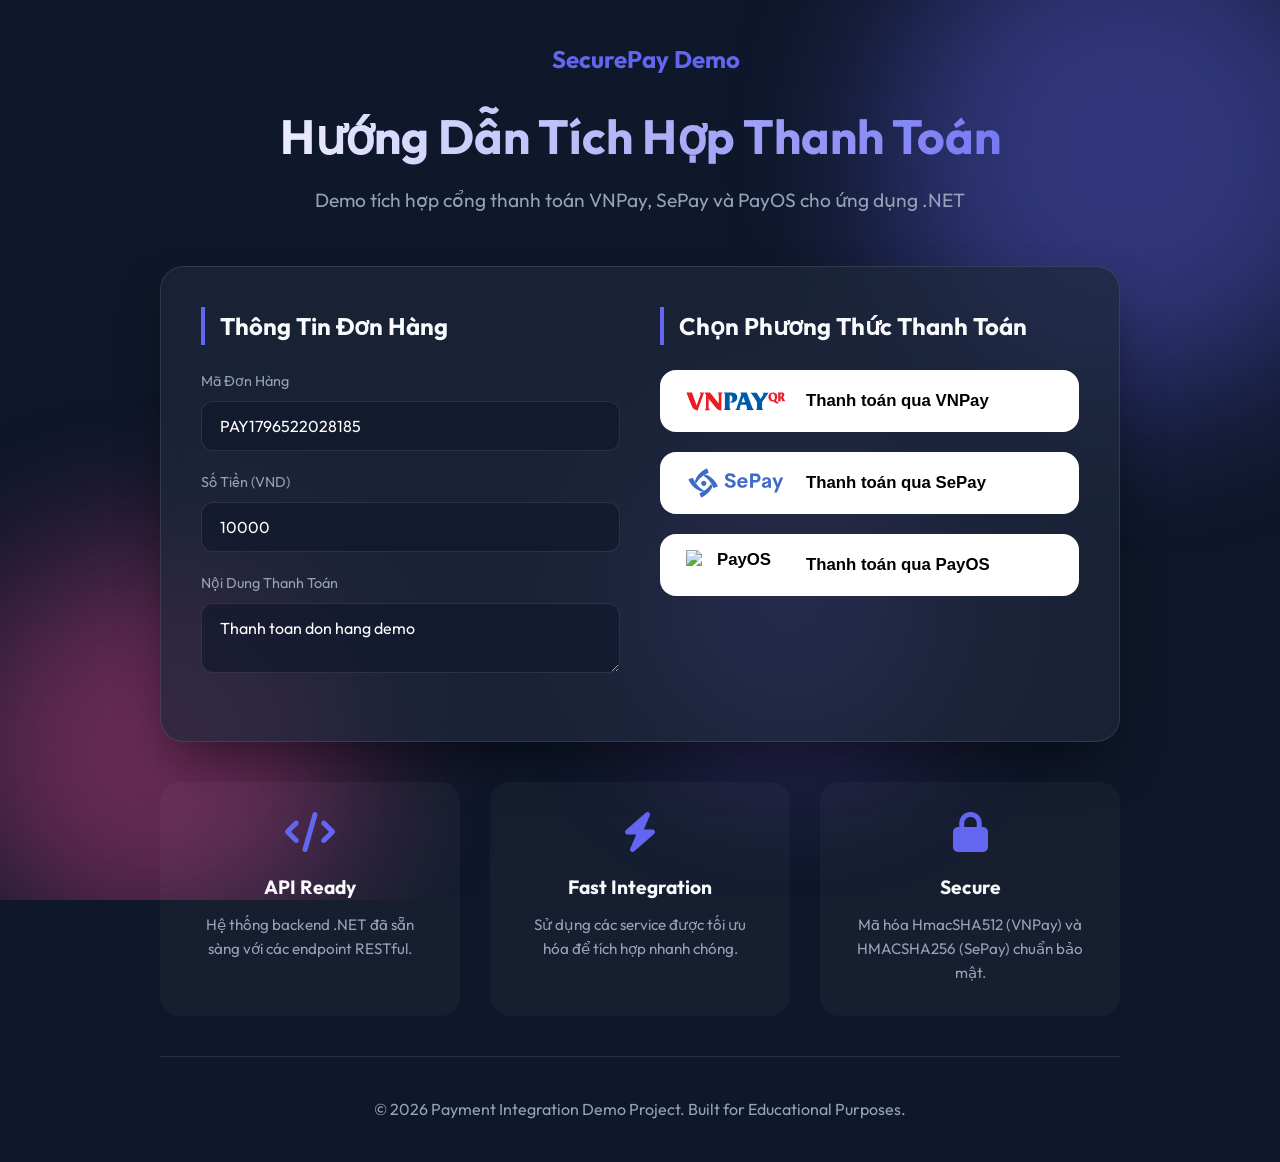
==== wwwroot/index.html @ 6114a4ae "feat: initial commit with VNPay, SePay and PayOS integration following TicketFlow best practices" ====
<!DOCTYPE html>
<html lang="en">
<head>
    <meta charset="UTF-8">
    <meta name="viewport" content="width=device-width, initial-scale=1.0">
    <title>Payment Integration Demo - VNPay, SePay & PayOS</title>
    <link rel="stylesheet" href="style.css">
    <link rel="stylesheet" href="https://cdnjs.cloudflare.com/ajax/libs/font-awesome/6.0.0/css/all.min.css">
    <link href="https://fonts.googleapis.com/css2?family=Outfit:wght@300;400;600;700&display=swap" rel="stylesheet">
</head>
<body>
    <div class="background-blobs">
        <div class="blob blob-1"></div>
        <div class="blob blob-2"></div>
        <div class="blob blob-3"></div>
    </div>

    <div class="container">
        <header>
            <div class="logo">
                <i class="fas fa-shield-halved"></i>
                <span>SecurePay Demo</span>
            </div>
            <h1>Hướng Dẫn Tích Hợp Thanh Toán</h1>
            <p>Demo tích hợp cổng thanh toán VNPay, SePay và PayOS cho ứng dụng .NET</p>
        </header>

        <main>
            <div class="payment-card">
                <div class="order-summary">
                    <h3>Thông Tin Đơn Hàng</h3>
                    <div class="form-group">
                        <label for="orderId">Mã Đơn Hàng</label>
                        <input type="text" id="orderId" readonly>
                    </div>
                    <div class="form-group">
                        <label for="amount">Số Tiền (VND)</label>
                        <input type="number" id="amount" value="10000">
                    </div>
                    <div class="form-group">
                        <label for="description">Nội Dung Thanh Toán</label>
                        <textarea id="description">Thanh toan don hang demo</textarea>
                    </div>
                </div>

                <div class="payment-methods">
                    <h3>Chọn Phương Thức Thanh Toán</h3>
                    <div class="methods-grid">
                        <button class="method-btn vnpay" onclick="payWithVnpay()">
                            <img src="assets/img/icons/vnpay.svg" alt="VNPay">
                            <span>Thanh toán qua VNPay</span>
                        </button>
                        <button class="method-btn sepay" onclick="payWithSepay()">
                            <img src="assets/img/icons/sepay.svg" alt="SePay">
                            <span>Thanh toán qua SePay</span>
                        </button>
                        <button class="method-btn payos" onclick="payWithPayos()">
                            <img src="https://payos.vn/wp-content/uploads/2023/08/payos_logo.png" alt="PayOS">
                            <span>Thanh toán qua PayOS</span>
                        </button>
                    </div>
                </div>
            </div>

            <div class="info-section">
                <div class="info-card">
                    <i class="fas fa-code"></i>
                    <h4>API Ready</h4>
                    <p>Hệ thống backend .NET đã sẵn sàng với các endpoint RESTful.</p>
                </div>
                <div class="info-card">
                    <i class="fas fa-bolt"></i>
                    <h4>Fast Integration</h4>
                    <p>Sử dụng các service được tối ưu hóa để tích hợp nhanh chóng.</p>
                </div>
                <div class="info-card">
                    <i class="fas fa-lock"></i>
                    <h4>Secure</h4>
                    <p>Mã hóa HmacSHA512 (VNPay) và HMACSHA256 (SePay) chuẩn bảo mật.</p>
                </div>
            </div>
        </main>

        <footer>
            <p>&copy; 2026 Payment Integration Demo Project. Built for Educational Purposes.</p>
        </footer>
    </div>

    <script>
        // Generate random order ID
        document.getElementById('orderId').value = 'PAY' + Date.now();

        async function payWithVnpay() {
            const amount = document.getElementById('amount').value;
            const orderId = document.getElementById('orderId').value;
            const description = document.getElementById('description').value;

            try {
                const response = await fetch('/api/payment/vnpay', {
                    method: 'POST',
                    headers: { 'Content-Type': 'application/json' },
                    body: JSON.stringify({ amount, orderId, description })
                });
                const data = await response.json();
                if (data.url) {
                    window.location.href = data.url;
                }
            } catch (error) {
                console.error('Error:', error);
                alert('Có lỗi xảy ra khi gọi API VNPay');
            }
        }

        async function payWithSepay() {
            const amount = document.getElementById('amount').value;
            const orderId = document.getElementById('orderId').value;
            const description = document.getElementById('description').value;

            try {
                const response = await fetch('/api/payment/sepay', {
                    method: 'POST',
                    headers: { 'Content-Type': 'application/json' },
                    body: JSON.stringify({ amount, orderId, description })
                });
                
                const html = await response.text();
                
                // Create a temporary container to render and submit the form from SePay
                const div = document.createElement('div');
                div.innerHTML = html;
                document.body.appendChild(div);
                // The HTML returned by SePay should have an auto-submit script
            } catch (error) {
                console.error('Error:', error);
                alert('Có lỗi xảy ra khi gọi API SePay');
            }
        }

        async function payWithPayos() {
            const amount = document.getElementById('amount').value;
            const orderId = document.getElementById('orderId').value;
            const description = document.getElementById('description').value;

            try {
                const response = await fetch('/api/payment/payos', {
                    method: 'POST',
                    headers: { 'Content-Type': 'application/json' },
                    body: JSON.stringify({ amount, orderId: Date.now().toString(), description })
                });
                const data = await response.json();
                if (data.url) {
                    window.location.href = data.url;
                }
            } catch (error) {
                console.error('Error:', error);
                alert('Có lỗi xảy ra khi gọi API PayOS');
            }
        }
    </script>
</body>
</html>
---- wwwroot/style.css ----
:root {
    --primary: #6366f1;
    --primary-dark: #4f46e5;
    --secondary: #ec4899;
    --accent: #8b5cf6;
    --bg-dark: #0f172a;
    --card-bg: rgba(30, 41, 59, 0.7);
    --text-main: #f8fafc;
    --text-muted: #94a3b8;
    --success: #10b981;
    --error: #ef4444;
}

* {
    margin: 0;
    padding: 0;
    box-sizing: border-box;
}

body {
    font-family: 'Outfit', sans-serif;
    background-color: var(--bg-dark);
    color: var(--text-main);
    line-height: 1.6;
    overflow-x: hidden;
    min-height: 100vh;
}

/* Background Animations */
.background-blobs {
    position: fixed;
    top: 0;
    left: 0;
    width: 100%;
    height: 100%;
    z-index: -1;
    overflow: hidden;
}

.blob {
    position: absolute;
    border-radius: 50%;
    filter: blur(80px);
    opacity: 0.4;
    animation: move 20s infinite alternate;
}

.blob-1 {
    width: 500px;
    height: 500px;
    background: var(--primary);
    top: -100px;
    right: -100px;
}

.blob-2 {
    width: 400px;
    height: 400px;
    background: var(--secondary);
    bottom: -50px;
    left: -50px;
    animation-delay: -5s;
}

.blob-3 {
    width: 300px;
    height: 300px;
    background: var(--accent);
    top: 50%;
    left: 50%;
    animation-delay: -10s;
}

@keyframes move {
    from { transform: translate(0, 0) scale(1); }
    to { transform: translate(100px, 50px) scale(1.1); }
}

.container {
    max-width: 1000px;
    margin: 0 auto;
    padding: 40px 20px;
}

header {
    text-align: center;
    margin-bottom: 50px;
}

.logo {
    display: flex;
    align-items: center;
    justify-content: center;
    gap: 12px;
    font-size: 1.5rem;
    font-weight: 700;
    margin-bottom: 20px;
    color: var(--primary);
}

header h1 {
    font-size: 3rem;
    font-weight: 700;
    background: linear-gradient(to right, #fff, var(--primary));
    -webkit-background-clip: text;
    -webkit-text-fill-color: transparent;
    margin-bottom: 10px;
}

header p {
    color: var(--text-muted);
    font-size: 1.2rem;
}

.payment-card {
    background: var(--card-bg);
    backdrop-filter: blur(12px);
    border: 1px solid rgba(255, 255, 255, 0.1);
    border-radius: 24px;
    padding: 40px;
    display: grid;
    grid-template-columns: 1fr 1fr;
    gap: 40px;
    box-shadow: 0 25px 50px -12px rgba(0, 0, 0, 0.5);
    margin-bottom: 40px;
}

@media (max-width: 768px) {
    .payment-card {
        grid-template-columns: 1fr;
    }
}

h3 {
    font-size: 1.5rem;
    margin-bottom: 25px;
    color: var(--text-main);
    border-left: 4px solid var(--primary);
    padding-left: 15px;
}

.form-group {
    margin-bottom: 20px;
}

label {
    display: block;
    margin-bottom: 8px;
    color: var(--text-muted);
    font-size: 0.9rem;
}

input, textarea {
    width: 100%;
    padding: 14px 18px;
    background: rgba(15, 23, 42, 0.6);
    border: 1px solid rgba(255, 255, 255, 0.1);
    border-radius: 12px;
    color: #fff;
    font-family: inherit;
    font-size: 1rem;
    transition: all 0.3s;
}

input:focus, textarea:focus {
    outline: none;
    border-color: var(--primary);
    background: rgba(15, 23, 42, 0.8);
    box-shadow: 0 0 0 4px rgba(99, 102, 241, 0.2);
}

.methods-grid {
    display: flex;
    flex-direction: column;
    gap: 20px;
}

.method-btn {
    display: flex;
    align-items: center;
    justify-content: flex-start;
    gap: 20px;
    padding: 15px 25px;
    border-radius: 16px;
    border: 1px solid rgba(255, 255, 255, 0.1);
    cursor: pointer;
    transition: all 0.3s cubic-bezier(0.4, 0, 0.2, 1);
    font-weight: 600;
    font-size: 1.05rem;
    background: #fff;
    color: #000;
    width: 100%;
}

.method-btn:hover {
    transform: translateY(-3px);
    box-shadow: 0 10px 25px rgba(0, 0, 0, 0.2);
}

.method-btn img {
    width: 100px;
    height: 30px;
    object-fit: contain;
    flex-shrink: 0;
}

.info-section {
    display: grid;
    grid-template-columns: repeat(3, 1fr);
    gap: 30px;
    margin-bottom: 40px;
}

@media (max-width: 768px) {
    .info-section {
        grid-template-columns: 1fr;
    }
}

.info-card {
    background: rgba(255, 255, 255, 0.03);
    padding: 30px;
    border-radius: 20px;
    text-align: center;
    transition: background 0.3s;
}

.info-card:hover {
    background: rgba(255, 255, 255, 0.06);
}

.info-card i {
    font-size: 2.5rem;
    color: var(--primary);
    margin-bottom: 20px;
}

.info-card h4 {
    margin-bottom: 10px;
    font-size: 1.2rem;
}

.info-card p {
    color: var(--text-muted);
    font-size: 0.95rem;
}

footer {
    text-align: center;
    color: var(--text-muted);
    padding-top: 40px;
    border-top: 1px solid rgba(255, 255, 255, 0.1);
}

/* Status Pages Styles */
.status-container {
    height: 80vh;
    display: flex;
    flex-direction: column;
    align-items: center;
    justify-content: center;
    text-align: center;
}

.status-icon {
    font-size: 5rem;
    margin-bottom: 30px;
}

.success-icon { color: var(--success); }
.error-icon { color: var(--error); }

.back-home {
    margin-top: 30px;
    display: inline-block;
    padding: 12px 24px;
    background: var(--primary);
    color: #fff;
    text-decoration: none;
    border-radius: 12px;
    font-weight: 600;
    transition: opacity 0.3s;
}

.back-home:hover {
    opacity: 0.9;
}
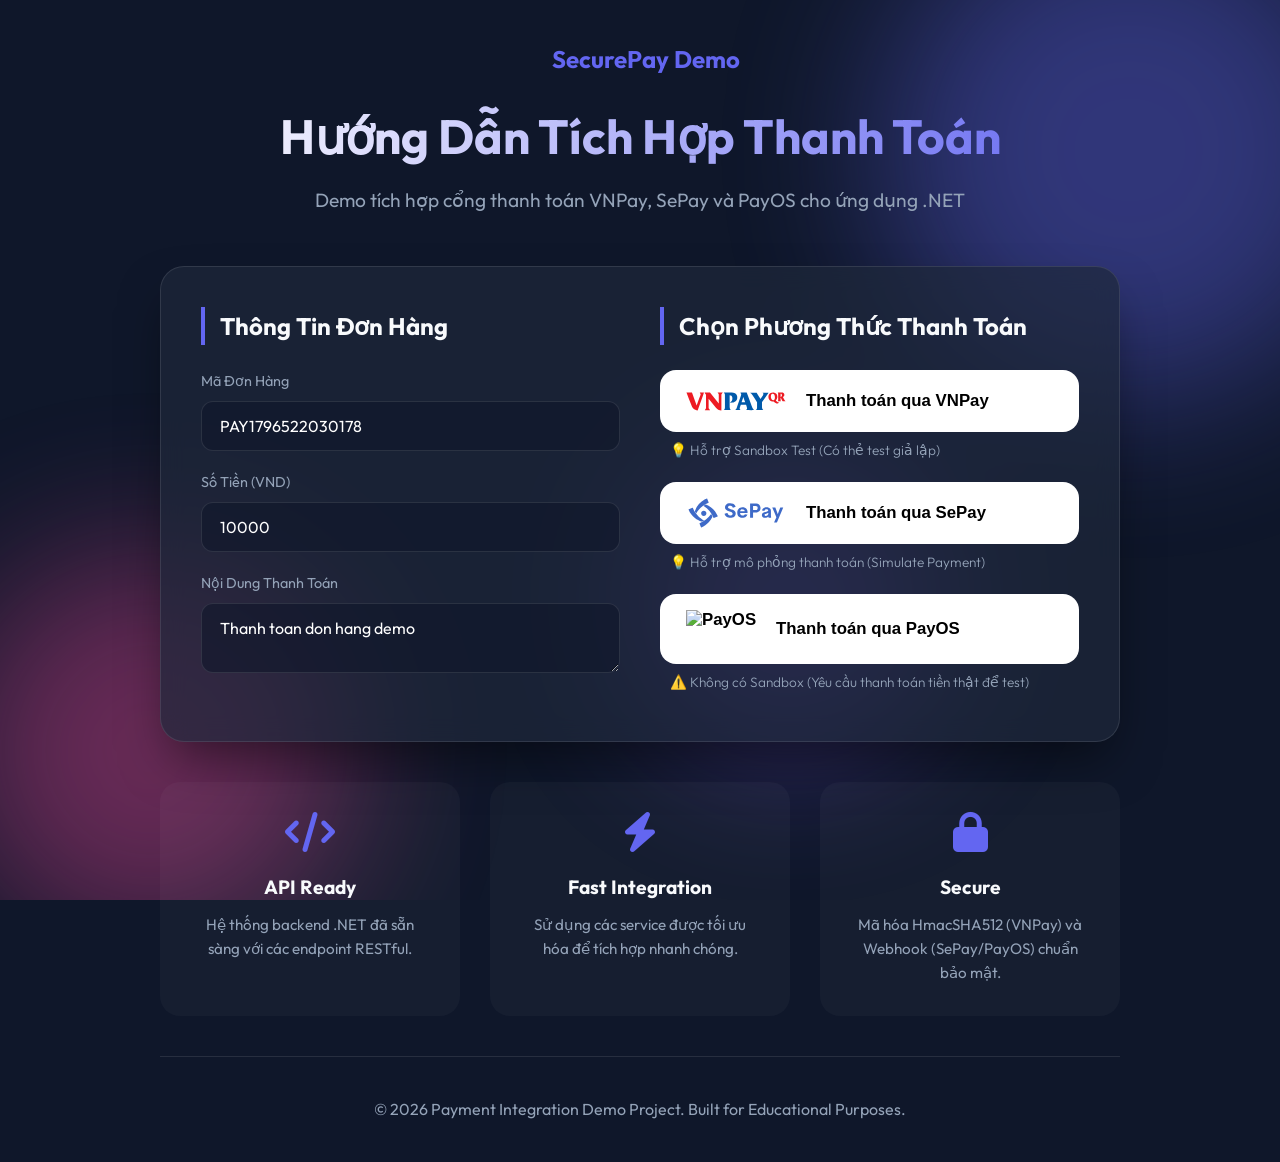
==== commit 23cd8ff7: "fix(ui): improve sepay form submission and add loading state to prevent double clicks" ====
--- a/wwwroot/index.html
+++ b/wwwroot/index.html
@@ -46,18 +46,27 @@
                 <div class="payment-methods">
                     <h3>Chọn Phương Thức Thanh Toán</h3>
                     <div class="methods-grid">
-                        <button class="method-btn vnpay" onclick="payWithVnpay()">
-                            <img src="assets/img/icons/vnpay.svg" alt="VNPay">
-                            <span>Thanh toán qua VNPay</span>
-                        </button>
-                        <button class="method-btn sepay" onclick="payWithSepay()">
-                            <img src="assets/img/icons/sepay.svg" alt="SePay">
-                            <span>Thanh toán qua SePay</span>
-                        </button>
-                        <button class="method-btn payos" onclick="payWithPayos()">
-                            <img src="https://payos.vn/wp-content/uploads/2023/08/payos_logo.png" alt="PayOS">
-                            <span>Thanh toán qua PayOS</span>
-                        </button>
+                        <div class="method-wrapper">
+                            <button class="method-btn vnpay" onclick="payWithVnpay(this)">
+                                <img src="assets/img/icons/vnpay.svg" alt="VNPay">
+                                <span>Thanh toán qua VNPay</span>
+                            </button>
+                            <div class="method-note">💡 Hỗ trợ Sandbox Test (Có thẻ test giả lập)</div>
+                        </div>
+                        <div class="method-wrapper">
+                            <button class="method-btn sepay" onclick="payWithSepay(this)">
+                                <img src="assets/img/icons/sepay.svg" alt="SePay">
+                                <span>Thanh toán qua SePay</span>
+                            </button>
+                            <div class="method-note">💡 Hỗ trợ mô phỏng thanh toán (Simulate Payment)</div>
+                        </div>
+                        <div class="method-wrapper">
+                            <button class="method-btn payos" onclick="payWithPayos(this)">
+                                <img src="assets/img/icons/payos.svg    " alt="PayOS">
+                                <span>Thanh toán qua PayOS</span>
+                            </button>
+                            <div class="method-note">⚠️ Không có Sandbox (Yêu cầu thanh toán tiền thật để test)</div>
+                        </div>
                     </div>
                 </div>
             </div>
@@ -76,7 +85,7 @@
                 <div class="info-card">
                     <i class="fas fa-lock"></i>
                     <h4>Secure</h4>
-                    <p>Mã hóa HmacSHA512 (VNPay) và HMACSHA256 (SePay) chuẩn bảo mật.</p>
+                    <p>Mã hóa HmacSHA512 (VNPay) và Webhook (SePay/PayOS) chuẩn bảo mật.</p>
                 </div>
             </div>
         </main>
@@ -90,70 +99,116 @@
         // Generate random order ID
         document.getElementById('orderId').value = 'PAY' + Date.now();
 
-        async function payWithVnpay() {
+        function setLoading(btn, isLoading) {
+            const buttons = document.querySelectorAll('.method-btn');
+            buttons.forEach(b => {
+                b.disabled = isLoading;
+                if (isLoading) {
+                    b.style.opacity = '0.5';
+                    b.style.cursor = 'not-allowed';
+                } else {
+                    b.style.opacity = '1';
+                    b.style.cursor = 'pointer';
+                }
+            });
+
+            if (isLoading && btn) {
+                const span = btn.querySelector('span');
+                btn.dataset.originalText = span.innerText;
+                span.innerHTML = '<i class="fas fa-spinner fa-spin" style="margin-right: 8px;"></i> Đang xử lý...';
+            } else if (!isLoading && btn && btn.dataset.originalText) {
+                const span = btn.querySelector('span');
+                span.innerText = btn.dataset.originalText;
+            }
+        }
+
+        async function payWithVnpay(btn) {
             const amount = document.getElementById('amount').value;
             const orderId = document.getElementById('orderId').value;
             const description = document.getElementById('description').value;
 
+            setLoading(btn, true);
             try {
                 const response = await fetch('/api/payment/vnpay', {
                     method: 'POST',
                     headers: { 'Content-Type': 'application/json' },
-                    body: JSON.stringify({ amount, orderId, description })
+                    body: JSON.stringify({ amount: parseFloat(amount), orderId, description })
                 });
-                const data = await response.json();
-                if (data.url) {
-                    window.location.href = data.url;
+                const result = await response.json();
+                if (result.success && result.data) {
+                    window.location.href = result.data;
+                } else {
+                    alert('Lỗi: ' + (result.message || 'Không thể tạo link thanh toán VNPay'));
+                    setLoading(btn, false);
                 }
             } catch (error) {
                 console.error('Error:', error);
                 alert('Có lỗi xảy ra khi gọi API VNPay');
-            }
-        }
-
-        async function payWithSepay() {
+                setLoading(btn, false);
+            }
+        }
+
+        async function payWithSepay(btn) {
             const amount = document.getElementById('amount').value;
             const orderId = document.getElementById('orderId').value;
             const description = document.getElementById('description').value;
 
+            setLoading(btn, true);
             try {
                 const response = await fetch('/api/payment/sepay', {
                     method: 'POST',
                     headers: { 'Content-Type': 'application/json' },
-                    body: JSON.stringify({ amount, orderId, description })
+                    body: JSON.stringify({ amount: parseFloat(amount), orderId, description })
                 });
                 
                 const html = await response.text();
                 
-                // Create a temporary container to render and submit the form from SePay
+                // Create a temporary container to render and submit the form
                 const div = document.createElement('div');
                 div.innerHTML = html;
                 document.body.appendChild(div);
-                // The HTML returned by SePay should have an auto-submit script
+                
+                // Explicitly submit the form since scripts in innerHTML don't run
+                const form = div.querySelector('form');
+                if (form) {
+                    form.submit();
+                } else {
+                    alert('Không tìm thấy form thanh toán SePay');
+                    setLoading(btn, false);
+                }
             } catch (error) {
                 console.error('Error:', error);
                 alert('Có lỗi xảy ra khi gọi API SePay');
-            }
-        }
-
-        async function payWithPayos() {
+                setLoading(btn, false);
+            }
+        }
+
+        async function payWithPayos(btn) {
             const amount = document.getElementById('amount').value;
             const orderId = document.getElementById('orderId').value;
             const description = document.getElementById('description').value;
 
+            setLoading(btn, true);
             try {
+                // PayOS requires OrderCode as Number. Let's use a cleaner number.
+                const orderCode = Math.floor(Date.now() / 1000);
+
                 const response = await fetch('/api/payment/payos', {
                     method: 'POST',
                     headers: { 'Content-Type': 'application/json' },
-                    body: JSON.stringify({ amount, orderId: Date.now().toString(), description })
+                    body: JSON.stringify({ amount: parseFloat(amount), orderId: orderCode.toString(), description })
                 });
-                const data = await response.json();
-                if (data.url) {
-                    window.location.href = data.url;
+                const result = await response.json();
+                if (result.success && result.data) {
+                    window.location.href = result.data;
+                } else {
+                    alert('Lỗi: ' + (result.message || 'Không thể tạo link thanh toán PayOS'));
+                    setLoading(btn, false);
                 }
             } catch (error) {
                 console.error('Error:', error);
                 alert('Có lỗi xảy ra khi gọi API PayOS');
+                setLoading(btn, false);
             }
         }
     </script>
--- a/wwwroot/style.css
+++ b/wwwroot/style.css
@@ -204,6 +204,25 @@
     flex-shrink: 0;
 }
 
+.method-btn.payos img {
+    width: auto;
+    height: 38px;
+    max-width: 110px;
+}
+
+.method-wrapper {
+    display: flex;
+    flex-direction: column;
+}
+
+.method-note {
+    font-size: 0.85rem;
+    color: var(--text-muted);
+    margin-top: 8px;
+    padding-left: 10px;
+    font-weight: 300;
+}
+
 .info-section {
     display: grid;
     grid-template-columns: repeat(3, 1fr);
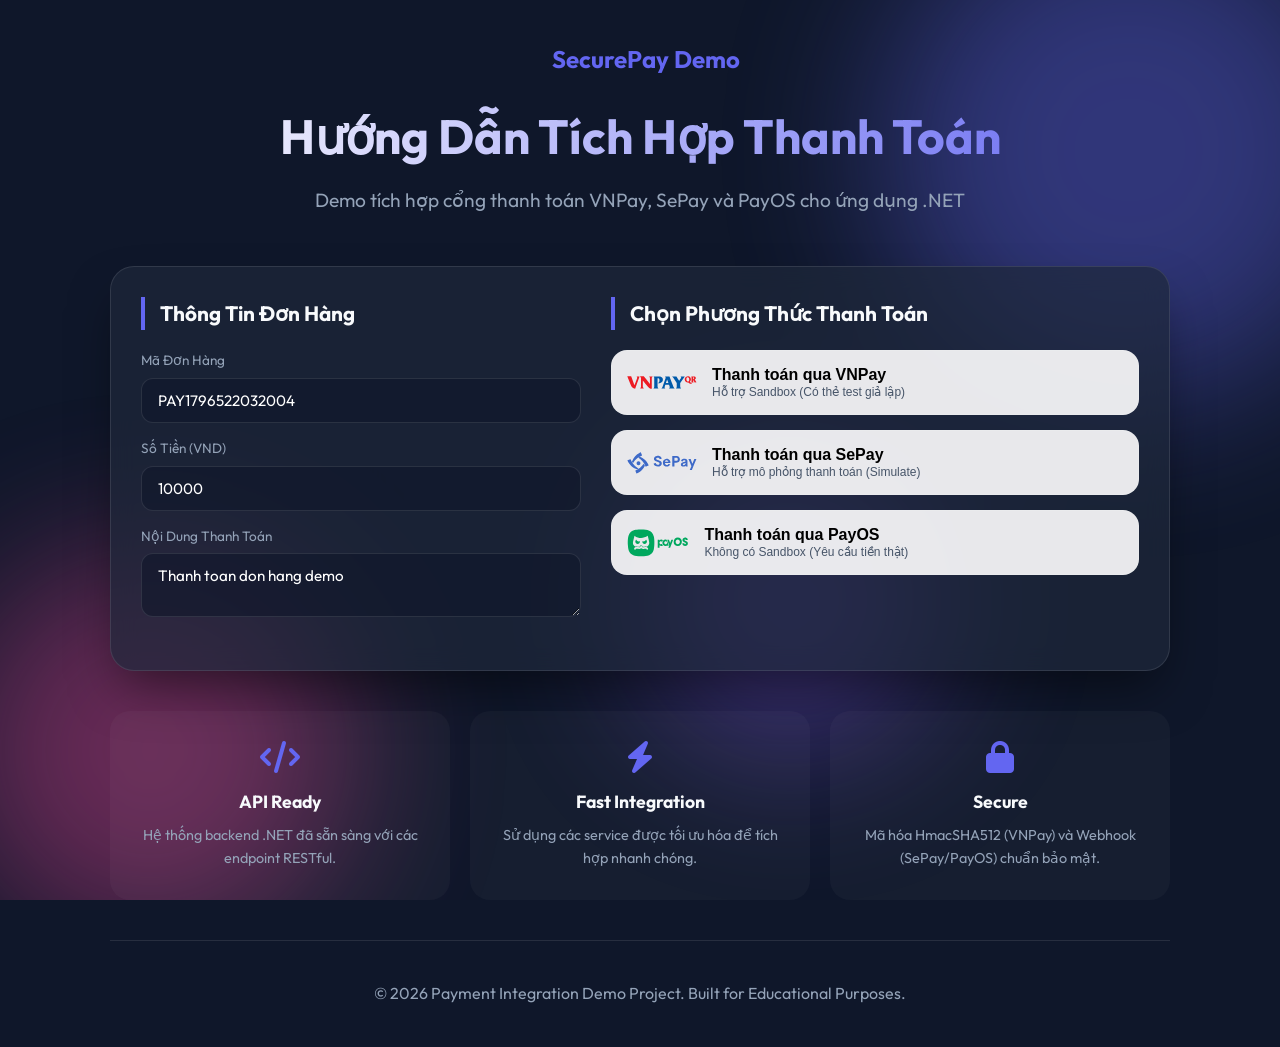
==== commit cda75fd8: "docs: add project screenshot to README" ====
--- a/wwwroot/index.html
+++ b/wwwroot/index.html
@@ -49,23 +49,29 @@
                         <div class="method-wrapper">
                             <button class="method-btn vnpay" onclick="payWithVnpay(this)">
                                 <img src="assets/img/icons/vnpay.svg" alt="VNPay">
-                                <span>Thanh toán qua VNPay</span>
+                                <div class="method-content">
+                                    <span class="method-title">Thanh toán qua VNPay</span>
+                                    <span class="method-note">Hỗ trợ Sandbox (Có thẻ test giả lập)</span>
+                                </div>
                             </button>
-                            <div class="method-note">💡 Hỗ trợ Sandbox Test (Có thẻ test giả lập)</div>
                         </div>
                         <div class="method-wrapper">
                             <button class="method-btn sepay" onclick="payWithSepay(this)">
                                 <img src="assets/img/icons/sepay.svg" alt="SePay">
-                                <span>Thanh toán qua SePay</span>
+                                <div class="method-content">
+                                    <span class="method-title">Thanh toán qua SePay</span>
+                                    <span class="method-note">Hỗ trợ mô phỏng thanh toán (Simulate)</span>
+                                </div>
                             </button>
-                            <div class="method-note">💡 Hỗ trợ mô phỏng thanh toán (Simulate Payment)</div>
                         </div>
                         <div class="method-wrapper">
                             <button class="method-btn payos" onclick="payWithPayos(this)">
-                                <img src="assets/img/icons/payos.svg    " alt="PayOS">
-                                <span>Thanh toán qua PayOS</span>
+                                <img src="assets/img/icons/payos.svg" alt="PayOS">
+                                <div class="method-content">
+                                    <span class="method-title">Thanh toán qua PayOS</span>
+                                    <span class="method-note">Không có Sandbox (Yêu cầu tiền thật)</span>
+                                </div>
                             </button>
-                            <div class="method-note">⚠️ Không có Sandbox (Yêu cầu thanh toán tiền thật để test)</div>
                         </div>
                     </div>
                 </div>
@@ -113,12 +119,12 @@
             });
 
             if (isLoading && btn) {
-                const span = btn.querySelector('span');
-                btn.dataset.originalText = span.innerText;
-                span.innerHTML = '<i class="fas fa-spinner fa-spin" style="margin-right: 8px;"></i> Đang xử lý...';
+                const title = btn.querySelector('.method-title');
+                btn.dataset.originalText = title.innerText;
+                title.innerHTML = '<i class="fas fa-spinner fa-spin" style="margin-right: 8px;"></i> Đang xử lý...';
             } else if (!isLoading && btn && btn.dataset.originalText) {
-                const span = btn.querySelector('span');
-                span.innerText = btn.dataset.originalText;
+                const title = btn.querySelector('.method-title');
+                title.innerText = btn.dataset.originalText;
             }
         }
 
--- a/wwwroot/style.css
+++ b/wwwroot/style.css
@@ -77,7 +77,7 @@
 }
 
 .container {
-    max-width: 1000px;
+    max-width: 1100px;
     margin: 0 auto;
     padding: 40px 20px;
 }
@@ -117,48 +117,50 @@
     backdrop-filter: blur(12px);
     border: 1px solid rgba(255, 255, 255, 0.1);
     border-radius: 24px;
-    padding: 40px;
+    padding: 30px;
     display: grid;
-    grid-template-columns: 1fr 1fr;
-    gap: 40px;
+    grid-template-columns: 1fr 1.2fr;
+    gap: 30px;
     box-shadow: 0 25px 50px -12px rgba(0, 0, 0, 0.5);
     margin-bottom: 40px;
-}
-
-@media (max-width: 768px) {
+    align-items: start;
+}
+
+@media (max-width: 900px) {
     .payment-card {
         grid-template-columns: 1fr;
+        padding: 20px;
     }
 }
 
 h3 {
-    font-size: 1.5rem;
-    margin-bottom: 25px;
+    font-size: 1.3rem;
+    margin-bottom: 20px;
     color: var(--text-main);
     border-left: 4px solid var(--primary);
     padding-left: 15px;
 }
 
 .form-group {
-    margin-bottom: 20px;
+    margin-bottom: 15px;
 }
 
 label {
     display: block;
-    margin-bottom: 8px;
+    margin-bottom: 6px;
     color: var(--text-muted);
-    font-size: 0.9rem;
+    font-size: 0.85rem;
 }
 
 input, textarea {
     width: 100%;
-    padding: 14px 18px;
+    padding: 12px 16px;
     background: rgba(15, 23, 42, 0.6);
     border: 1px solid rgba(255, 255, 255, 0.1);
     border-radius: 12px;
     color: #fff;
     font-family: inherit;
-    font-size: 1rem;
+    font-size: 0.95rem;
     transition: all 0.3s;
 }
 
@@ -172,61 +174,79 @@
 .methods-grid {
     display: flex;
     flex-direction: column;
-    gap: 20px;
+    gap: 15px;
 }
 
 .method-btn {
     display: flex;
     align-items: center;
     justify-content: flex-start;
-    gap: 20px;
-    padding: 15px 25px;
+    gap: 15px;
+    padding: 15px;
     border-radius: 16px;
     border: 1px solid rgba(255, 255, 255, 0.1);
     cursor: pointer;
     transition: all 0.3s cubic-bezier(0.4, 0, 0.2, 1);
-    font-weight: 600;
-    font-size: 1.05rem;
-    background: #fff;
+    background: rgba(255, 255, 255, 0.9);
     color: #000;
     width: 100%;
+    text-align: left;
+    position: relative;
+    overflow: hidden;
 }
 
 .method-btn:hover {
-    transform: translateY(-3px);
+    transform: translateX(5px);
+    background: #fff;
     box-shadow: 0 10px 25px rgba(0, 0, 0, 0.2);
 }
 
 .method-btn img {
-    width: 100px;
-    height: 30px;
+    width: 70px;
+    height: 24px;
     object-fit: contain;
     flex-shrink: 0;
 }
 
 .method-btn.payos img {
     width: auto;
-    height: 38px;
-    max-width: 110px;
+    height: 28px;
+    max-width: 80px;
+}
+
+.method-content {
+    display: flex;
+    flex-direction: column;
+    gap: 1px;
+    min-width: 0;
+    flex: 1;
+}
+
+.method-title {
+    font-weight: 700;
+    font-size: 1rem;
+    display: block;
+}
+
+.method-note {
+    font-size: 0.75rem;
+    color: #475569;
+    font-weight: 400;
+    display: block;
+    white-space: nowrap;
+    overflow: hidden;
+    text-overflow: ellipsis;
 }
 
 .method-wrapper {
     display: flex;
     flex-direction: column;
-}
-
-.method-note {
-    font-size: 0.85rem;
-    color: var(--text-muted);
-    margin-top: 8px;
-    padding-left: 10px;
-    font-weight: 300;
 }
 
 .info-section {
     display: grid;
     grid-template-columns: repeat(3, 1fr);
-    gap: 30px;
+    gap: 20px;
     margin-bottom: 40px;
 }
 
@@ -249,19 +269,19 @@
 }
 
 .info-card i {
-    font-size: 2.5rem;
+    font-size: 2rem;
     color: var(--primary);
-    margin-bottom: 20px;
+    margin-bottom: 15px;
 }
 
 .info-card h4 {
-    margin-bottom: 10px;
-    font-size: 1.2rem;
+    margin-bottom: 8px;
+    font-size: 1.1rem;
 }
 
 .info-card p {
     color: var(--text-muted);
-    font-size: 0.95rem;
+    font-size: 0.9rem;
 }
 
 footer {
